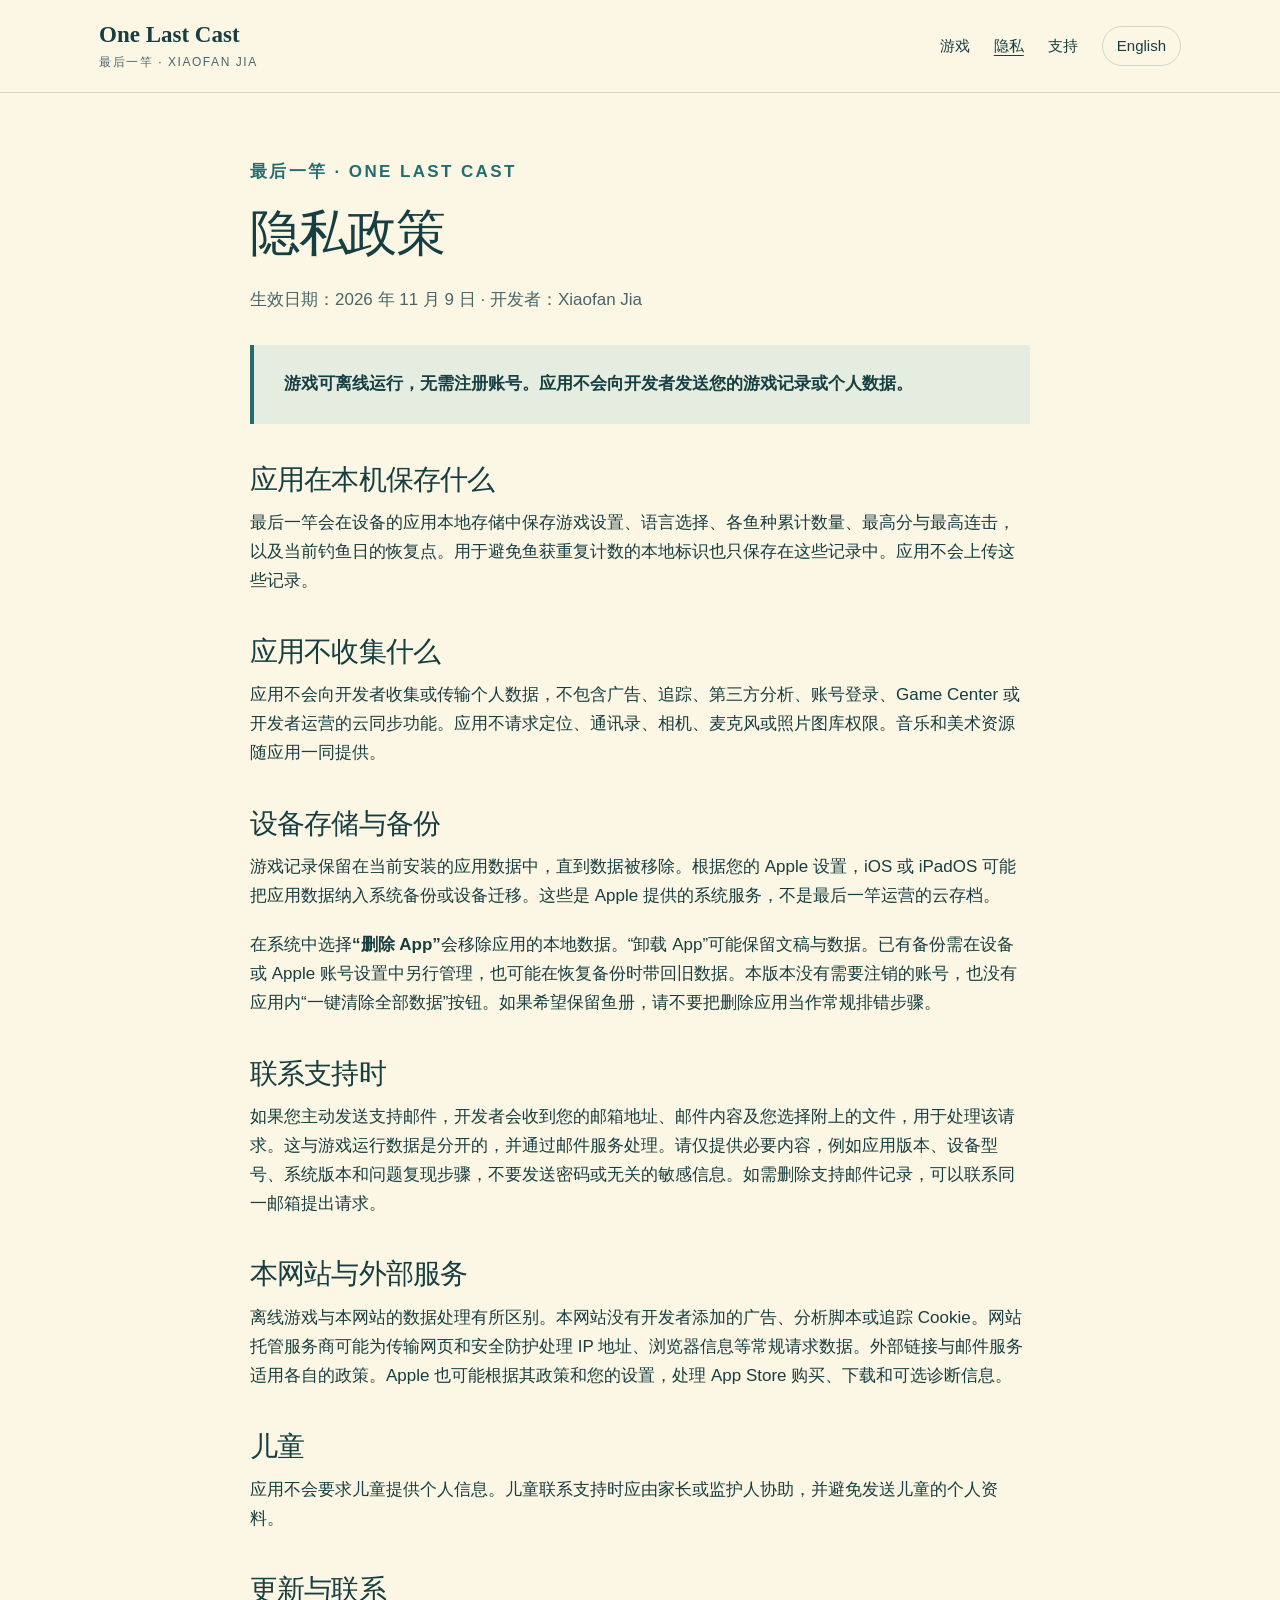
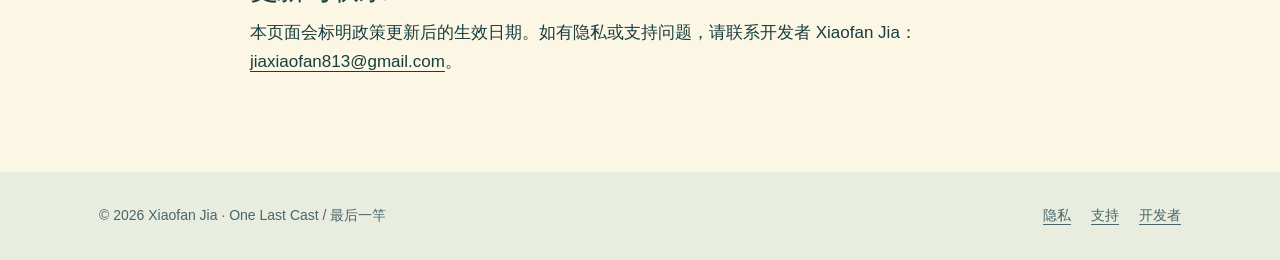
==== privacy-zh.html @ 71f3677c "Publish bilingual One Last Cast marketing, privacy and support pages" ====
<!doctype html><html lang="zh-Hans"><head><meta charset="utf-8"><meta name="viewport" content="width=device-width,initial-scale=1"><title>隐私政策 · 最后一竿</title><meta name="description" content="了解最后一竿的本机存储、隐私保护与支持联系方式。"><link rel="canonical" href="https://jiaxiaofan813-byte.github.io/OneLastCastSupport/privacy-zh.html"><link rel="alternate" hreflang="en" href="https://jiaxiaofan813-byte.github.io/OneLastCastSupport/privacy.html"><meta name="theme-color" content="#173e40"><meta property="og:title" content="隐私政策 · 最后一竿"><meta property="og:description" content="了解最后一竿的本机存储、隐私保护与支持联系方式。"><meta property="og:image" content="https://jiaxiaofan813-byte.github.io/OneLastCastSupport/assets/cover.png"><meta property="og:type" content="website"><link rel="stylesheet" href="style.css"></head><body><a class="skip" href="#main">跳到正文</a><header><div class="wrap nav"><a class="brand" href="zh.html">One Last Cast<small>最后一竿 · XIAOFAN JIA</small></a><nav aria-label="主导航"><a href="zh.html">游戏</a><a href="privacy-zh.html" aria-current="page">隐私</a><a href="support-zh.html">支持</a><a class="lang" href="privacy.html" lang="en">English</a></nav></div></header><main id="main" class="wrap"><article class="doc"><p class="eyebrow">最后一竿 · One Last Cast</p><h1>隐私政策</h1><p class="date">生效日期：2026 年 11 月 9 日 · 开发者：Xiaofan Jia</p><div class="leadbox"><p><strong>游戏可离线运行，无需注册账号。应用不会向开发者发送您的游戏记录或个人数据。</strong></p></div><h2>应用在本机保存什么</h2><p>最后一竿会在设备的应用本地存储中保存游戏设置、语言选择、各鱼种累计数量、最高分与最高连击，以及当前钓鱼日的恢复点。用于避免鱼获重复计数的本地标识也只保存在这些记录中。应用不会上传这些记录。</p><h2>应用不收集什么</h2><p>应用不会向开发者收集或传输个人数据，不包含广告、追踪、第三方分析、账号登录、Game Center 或开发者运营的云同步功能。应用不请求定位、通讯录、相机、麦克风或照片图库权限。音乐和美术资源随应用一同提供。</p><h2>设备存储与备份</h2><p>游戏记录保留在当前安装的应用数据中，直到数据被移除。根据您的 Apple 设置，iOS 或 iPadOS 可能把应用数据纳入系统备份或设备迁移。这些是 Apple 提供的系统服务，不是最后一竿运营的云存档。</p><p>在系统中选择<strong>“删除 App”</strong>会移除应用的本地数据。“卸载 App”可能保留文稿与数据。已有备份需在设备或 Apple 账号设置中另行管理，也可能在恢复备份时带回旧数据。本版本没有需要注销的账号，也没有应用内“一键清除全部数据”按钮。如果希望保留鱼册，请不要把删除应用当作常规排错步骤。</p><h2>联系支持时</h2><p>如果您主动发送支持邮件，开发者会收到您的邮箱地址、邮件内容及您选择附上的文件，用于处理该请求。这与游戏运行数据是分开的，并通过邮件服务处理。请仅提供必要内容，例如应用版本、设备型号、系统版本和问题复现步骤，不要发送密码或无关的敏感信息。如需删除支持邮件记录，可以联系同一邮箱提出请求。</p><h2>本网站与外部服务</h2><p>离线游戏与本网站的数据处理有所区别。本网站没有开发者添加的广告、分析脚本或追踪 Cookie。网站托管服务商可能为传输网页和安全防护处理 IP 地址、浏览器信息等常规请求数据。外部链接与邮件服务适用各自的政策。Apple 也可能根据其政策和您的设置，处理 App Store 购买、下载和可选诊断信息。</p><h2>儿童</h2><p>应用不会要求儿童提供个人信息。儿童联系支持时应由家长或监护人协助，并避免发送儿童的个人资料。</p><h2>更新与联系</h2><p>本页面会标明政策更新后的生效日期。如有隐私或支持问题，请联系开发者 Xiaofan Jia：<a class="mail" href="mailto:jiaxiaofan813@gmail.com">jiaxiaofan813@gmail.com</a>。</p></article></main><footer><div class="wrap footer"><p>© 2026 Xiaofan Jia · One Last Cast / 最后一竿</p><div class="footer-links"><a href="privacy-zh.html">隐私</a><a href="support-zh.html">支持</a><a href="https://jiaxiaofan.net/">开发者</a></div></div></footer></body></html>
---- style.css ----
@charset "UTF-8";:root{--ink:#173e40;--muted:#49666a;--paper:#fcf6e5;--gold:#d8a445;--teal:#236c70;--line:#cdd8cb}*{box-sizing:border-box}html{scroll-behavior:smooth}body{margin:0;background:var(--paper);color:var(--ink);font:18px/1.7 -apple-system,BlinkMacSystemFont,"Segoe UI",sans-serif}a{color:inherit;text-underline-offset:4px}a:hover{text-decoration-thickness:2px}a:focus-visible,summary:focus-visible{outline:3px solid #b25b0b;outline-offset:5px}img{display:block;max-width:100%;height:auto}.wrap{max-width:1150px;margin:auto;padding:0 34px}.skip{position:absolute;left:-9999px}.skip:focus{left:12px;top:8px;background:white;padding:12px;z-index:10}header{border-bottom:1px solid var(--line)}.nav{display:flex;align-items:center;justify-content:space-between;gap:24px;min-height:92px}.brand{font:700 23px/1.2 Georgia,serif;text-decoration:none}.brand small{display:block;font:12px/1.5 -apple-system,sans-serif;letter-spacing:.13em;margin-top:5px;color:var(--muted)}nav{display:flex;gap:24px;align-items:center;flex-wrap:wrap;font-size:15px}nav a{padding:9px 0;text-decoration:none}nav a[aria-current=page]{text-decoration:underline}.lang{border:1px solid var(--line);padding:6px 14px;border-radius:25px}.hero{display:grid;grid-template-columns:1.04fr .96fr;gap:70px;align-items:center;padding:65px 0 76px}.eyebrow{font-size:12px;font-weight:750;letter-spacing:.14em;text-transform:uppercase;color:var(--teal);margin:0 0 18px}h1,h2,h3{line-height:1.12;font-family:Georgia,"Songti SC",serif;letter-spacing:-.03em}h1{font-size:clamp(44px,6vw,80px);margin:0 0 25px;font-weight:500}h2{font-size:38px;margin:0 0 22px;font-weight:500}h3{font-size:25px;margin:0 0 13px}p{margin:0 0 20px}.intro{font-size:21px;color:var(--muted);max-width:510px}.actions{display:flex;gap:14px;flex-wrap:wrap;margin-top:30px}.button{display:inline-block;padding:12px 24px;border-radius:999px;background:var(--ink);color:var(--paper);text-decoration:none;font-weight:650;font-size:16px}.button.secondary{background:transparent;border:1px solid var(--ink);color:var(--ink)}.hero-art{max-height:650px;width:100%;object-fit:cover;border-radius:180px 180px 20px 20px;box-shadow:0 15px 45px #173e4015}.fine{font-size:14px;color:var(--muted)}.strip{border-top:1px solid var(--line);border-bottom:1px solid var(--line);padding:20px 0;display:flex;justify-content:space-between;gap:20px;flex-wrap:wrap;font-size:15px;font-weight:650}.section{padding:76px 0;border-bottom:1px solid var(--line)}.section-intro{max-width:650px;color:var(--muted)}.steps{display:grid;grid-template-columns:repeat(3,1fr);gap:44px;margin-top:40px}.step-num{font:italic 46px/1 Georgia,serif;color:#947037;display:block;margin-bottom:24px}.steps p{font-size:16px;color:var(--muted)}.fish-row{display:grid;grid-template-columns:repeat(3,1fr);gap:35px;margin:42px 0 10px}.fish-row figure{margin:0;text-align:center}.fish-row img{width:100%;aspect-ratio:5/3;object-fit:contain}.fish-row figcaption{font:20px Georgia,serif;margin-top:15px}.fish-row em{display:block;font:italic 13px/2 -apple-system,sans-serif;color:var(--muted)}.closing{padding:72px 0}.closing p{max-width:620px}.doc{max-width:780px;padding:65px 0 75px;margin:auto}.doc h1{font-size:50px}.doc h2{font-size:28px;margin:40px 0 14px}.doc h3{font-size:23px}.doc p,.doc li{font-size:17px}.doc ul{padding-left:23px}.leadbox{padding:25px 30px;background:#e5ede1;border-left:4px solid var(--teal);margin:30px 0}.leadbox p:last-child{margin:0}.date{font-size:14px;color:var(--muted)}details{border-bottom:1px solid var(--line);padding:24px 0}summary{font-weight:650;cursor:pointer;font-size:19px;list-style-position:outside;margin-left:22px;padding:4px 0}details p{margin:17px 0 0 22px}footer{background:#e9eddf;padding:32px 0;font-size:14px;color:var(--muted)}.footer{display:flex;justify-content:space-between;gap:25px;flex-wrap:wrap}.footer p{margin:0}.footer-links{display:flex;gap:20px;flex-wrap:wrap}.mail{overflow-wrap:anywhere}@media(max-width:760px){body{font-size:17px}.wrap{padding:0 22px}.nav{padding:19px 0;gap:14px;align-items:flex-start;flex-direction:column}nav{gap:20px;width:100%;font-size:14px}.hero{grid-template-columns:1fr;gap:35px;padding:42px 0}.hero-art{max-height:580px;max-width:380px;margin:auto;border-radius:150px 150px 18px 18px}.hero h1{font-size:58px}.intro{font-size:19px}.strip{justify-content:flex-start;gap:9px 22px;font-size:13px}.section{padding:46px 0}.steps{grid-template-columns:1fr;gap:23px;margin-top:28px}.step-num{float:left;width:55px;margin:0;font-size:33px}.steps h3,.steps p{margin-left:55px}.steps h3{font-size:24px}.fish-row{gap:8px;margin-top:25px}.fish-row figcaption{font-size:16px}.fish-row em{font-size:10px;line-height:1.5;margin-top:5px}.doc{padding:38px 0 50px}.doc h1{font-size:40px}.leadbox{padding:21px}.doc h2{font-size:26px}.closing{padding:46px 0}h2{font-size:33px}.footer{flex-direction:column}}@media(prefers-reduced-motion:reduce){html{scroll-behavior:auto}}
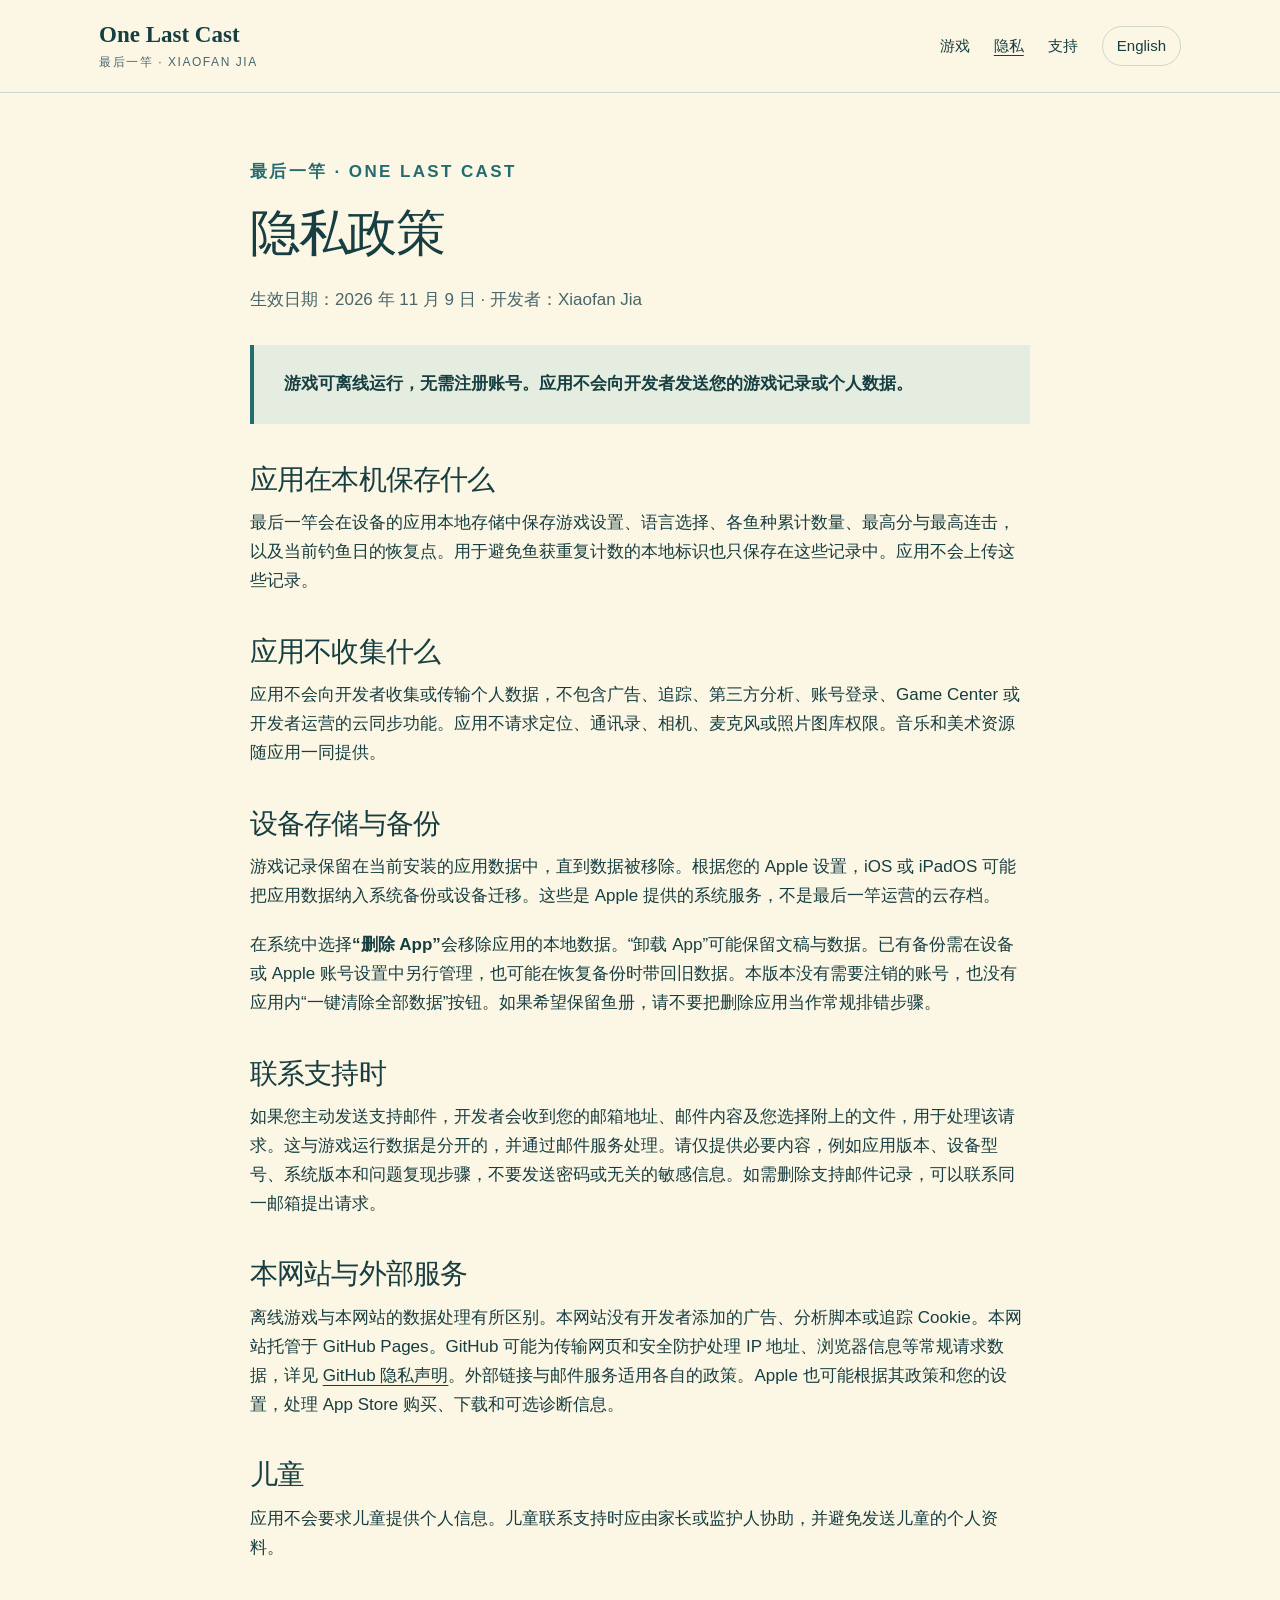
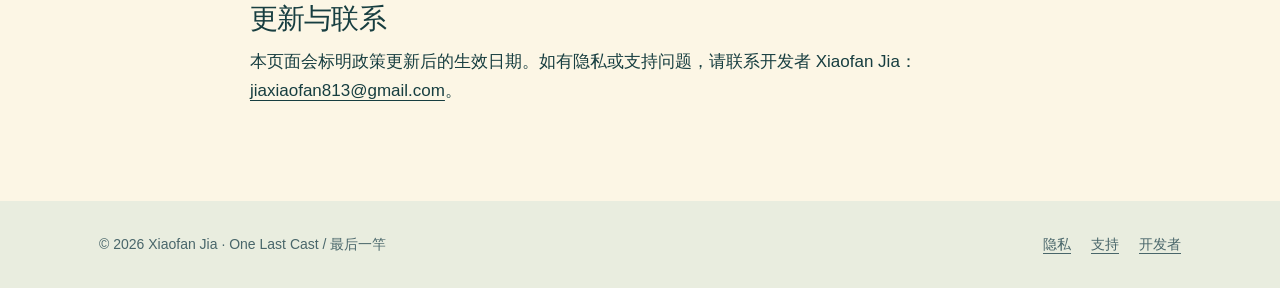
==== commit 5db71347: "Identify GitHub Pages as website hosting provider" ====
--- a/privacy-zh.html
+++ b/privacy-zh.html
@@ -1 +1 @@
-<!doctype html><html lang="zh-Hans"><head><meta charset="utf-8"><meta name="viewport" content="width=device-width,initial-scale=1"><title>隐私政策 · 最后一竿</title><meta name="description" content="了解最后一竿的本机存储、隐私保护与支持联系方式。"><link rel="canonical" href="https://jiaxiaofan813-byte.github.io/OneLastCastSupport/privacy-zh.html"><link rel="alternate" hreflang="en" href="https://jiaxiaofan813-byte.github.io/OneLastCastSupport/privacy.html"><meta name="theme-color" content="#173e40"><meta property="og:title" content="隐私政策 · 最后一竿"><meta property="og:description" content="了解最后一竿的本机存储、隐私保护与支持联系方式。"><meta property="og:image" content="https://jiaxiaofan813-byte.github.io/OneLastCastSupport/assets/cover.png"><meta property="og:type" content="website"><link rel="stylesheet" href="style.css"></head><body><a class="skip" href="#main">跳到正文</a><header><div class="wrap nav"><a class="brand" href="zh.html">One Last Cast<small>最后一竿 · XIAOFAN JIA</small></a><nav aria-label="主导航"><a href="zh.html">游戏</a><a href="privacy-zh.html" aria-current="page">隐私</a><a href="support-zh.html">支持</a><a class="lang" href="privacy.html" lang="en">English</a></nav></div></header><main id="main" class="wrap"><article class="doc"><p class="eyebrow">最后一竿 · One Last Cast</p><h1>隐私政策</h1><p class="date">生效日期：2026 年 11 月 9 日 · 开发者：Xiaofan Jia</p><div class="leadbox"><p><strong>游戏可离线运行，无需注册账号。应用不会向开发者发送您的游戏记录或个人数据。</strong></p></div><h2>应用在本机保存什么</h2><p>最后一竿会在设备的应用本地存储中保存游戏设置、语言选择、各鱼种累计数量、最高分与最高连击，以及当前钓鱼日的恢复点。用于避免鱼获重复计数的本地标识也只保存在这些记录中。应用不会上传这些记录。</p><h2>应用不收集什么</h2><p>应用不会向开发者收集或传输个人数据，不包含广告、追踪、第三方分析、账号登录、Game Center 或开发者运营的云同步功能。应用不请求定位、通讯录、相机、麦克风或照片图库权限。音乐和美术资源随应用一同提供。</p><h2>设备存储与备份</h2><p>游戏记录保留在当前安装的应用数据中，直到数据被移除。根据您的 Apple 设置，iOS 或 iPadOS 可能把应用数据纳入系统备份或设备迁移。这些是 Apple 提供的系统服务，不是最后一竿运营的云存档。</p><p>在系统中选择<strong>“删除 App”</strong>会移除应用的本地数据。“卸载 App”可能保留文稿与数据。已有备份需在设备或 Apple 账号设置中另行管理，也可能在恢复备份时带回旧数据。本版本没有需要注销的账号，也没有应用内“一键清除全部数据”按钮。如果希望保留鱼册，请不要把删除应用当作常规排错步骤。</p><h2>联系支持时</h2><p>如果您主动发送支持邮件，开发者会收到您的邮箱地址、邮件内容及您选择附上的文件，用于处理该请求。这与游戏运行数据是分开的，并通过邮件服务处理。请仅提供必要内容，例如应用版本、设备型号、系统版本和问题复现步骤，不要发送密码或无关的敏感信息。如需删除支持邮件记录，可以联系同一邮箱提出请求。</p><h2>本网站与外部服务</h2><p>离线游戏与本网站的数据处理有所区别。本网站没有开发者添加的广告、分析脚本或追踪 Cookie。网站托管服务商可能为传输网页和安全防护处理 IP 地址、浏览器信息等常规请求数据。外部链接与邮件服务适用各自的政策。Apple 也可能根据其政策和您的设置，处理 App Store 购买、下载和可选诊断信息。</p><h2>儿童</h2><p>应用不会要求儿童提供个人信息。儿童联系支持时应由家长或监护人协助，并避免发送儿童的个人资料。</p><h2>更新与联系</h2><p>本页面会标明政策更新后的生效日期。如有隐私或支持问题，请联系开发者 Xiaofan Jia：<a class="mail" href="mailto:jiaxiaofan813@gmail.com">jiaxiaofan813@gmail.com</a>。</p></article></main><footer><div class="wrap footer"><p>© 2026 Xiaofan Jia · One Last Cast / 最后一竿</p><div class="footer-links"><a href="privacy-zh.html">隐私</a><a href="support-zh.html">支持</a><a href="https://jiaxiaofan.net/">开发者</a></div></div></footer></body></html>+<!doctype html><html lang="zh-Hans"><head><meta charset="utf-8"><meta name="viewport" content="width=device-width,initial-scale=1"><title>隐私政策 · 最后一竿</title><meta name="description" content="了解最后一竿的本机存储、隐私保护与支持联系方式。"><link rel="canonical" href="https://jiaxiaofan813-byte.github.io/OneLastCastSupport/privacy-zh.html"><link rel="alternate" hreflang="en" href="https://jiaxiaofan813-byte.github.io/OneLastCastSupport/privacy.html"><meta name="theme-color" content="#173e40"><meta property="og:title" content="隐私政策 · 最后一竿"><meta property="og:description" content="了解最后一竿的本机存储、隐私保护与支持联系方式。"><meta property="og:image" content="https://jiaxiaofan813-byte.github.io/OneLastCastSupport/assets/cover.png"><meta property="og:type" content="website"><link rel="stylesheet" href="style.css"></head><body><a class="skip" href="#main">跳到正文</a><header><div class="wrap nav"><a class="brand" href="zh.html">One Last Cast<small>最后一竿 · XIAOFAN JIA</small></a><nav aria-label="主导航"><a href="zh.html">游戏</a><a href="privacy-zh.html" aria-current="page">隐私</a><a href="support-zh.html">支持</a><a class="lang" href="privacy.html" lang="en">English</a></nav></div></header><main id="main" class="wrap"><article class="doc"><p class="eyebrow">最后一竿 · One Last Cast</p><h1>隐私政策</h1><p class="date">生效日期：2026 年 11 月 9 日 · 开发者：Xiaofan Jia</p><div class="leadbox"><p><strong>游戏可离线运行，无需注册账号。应用不会向开发者发送您的游戏记录或个人数据。</strong></p></div><h2>应用在本机保存什么</h2><p>最后一竿会在设备的应用本地存储中保存游戏设置、语言选择、各鱼种累计数量、最高分与最高连击，以及当前钓鱼日的恢复点。用于避免鱼获重复计数的本地标识也只保存在这些记录中。应用不会上传这些记录。</p><h2>应用不收集什么</h2><p>应用不会向开发者收集或传输个人数据，不包含广告、追踪、第三方分析、账号登录、Game Center 或开发者运营的云同步功能。应用不请求定位、通讯录、相机、麦克风或照片图库权限。音乐和美术资源随应用一同提供。</p><h2>设备存储与备份</h2><p>游戏记录保留在当前安装的应用数据中，直到数据被移除。根据您的 Apple 设置，iOS 或 iPadOS 可能把应用数据纳入系统备份或设备迁移。这些是 Apple 提供的系统服务，不是最后一竿运营的云存档。</p><p>在系统中选择<strong>“删除 App”</strong>会移除应用的本地数据。“卸载 App”可能保留文稿与数据。已有备份需在设备或 Apple 账号设置中另行管理，也可能在恢复备份时带回旧数据。本版本没有需要注销的账号，也没有应用内“一键清除全部数据”按钮。如果希望保留鱼册，请不要把删除应用当作常规排错步骤。</p><h2>联系支持时</h2><p>如果您主动发送支持邮件，开发者会收到您的邮箱地址、邮件内容及您选择附上的文件，用于处理该请求。这与游戏运行数据是分开的，并通过邮件服务处理。请仅提供必要内容，例如应用版本、设备型号、系统版本和问题复现步骤，不要发送密码或无关的敏感信息。如需删除支持邮件记录，可以联系同一邮箱提出请求。</p><h2>本网站与外部服务</h2><p>离线游戏与本网站的数据处理有所区别。本网站没有开发者添加的广告、分析脚本或追踪 Cookie。本网站托管于 GitHub Pages。GitHub 可能为传输网页和安全防护处理 IP 地址、浏览器信息等常规请求数据，详见 <a href="https://docs.github.com/en/site-policy/privacy-policies/github-general-privacy-statement">GitHub 隐私声明</a>。外部链接与邮件服务适用各自的政策。Apple 也可能根据其政策和您的设置，处理 App Store 购买、下载和可选诊断信息。</p><h2>儿童</h2><p>应用不会要求儿童提供个人信息。儿童联系支持时应由家长或监护人协助，并避免发送儿童的个人资料。</p><h2>更新与联系</h2><p>本页面会标明政策更新后的生效日期。如有隐私或支持问题，请联系开发者 Xiaofan Jia：<a class="mail" href="mailto:jiaxiaofan813@gmail.com">jiaxiaofan813@gmail.com</a>。</p></article></main><footer><div class="wrap footer"><p>© 2026 Xiaofan Jia · One Last Cast / 最后一竿</p><div class="footer-links"><a href="privacy-zh.html">隐私</a><a href="support-zh.html">支持</a><a href="https://jiaxiaofan.net/">开发者</a></div></div></footer></body></html>
